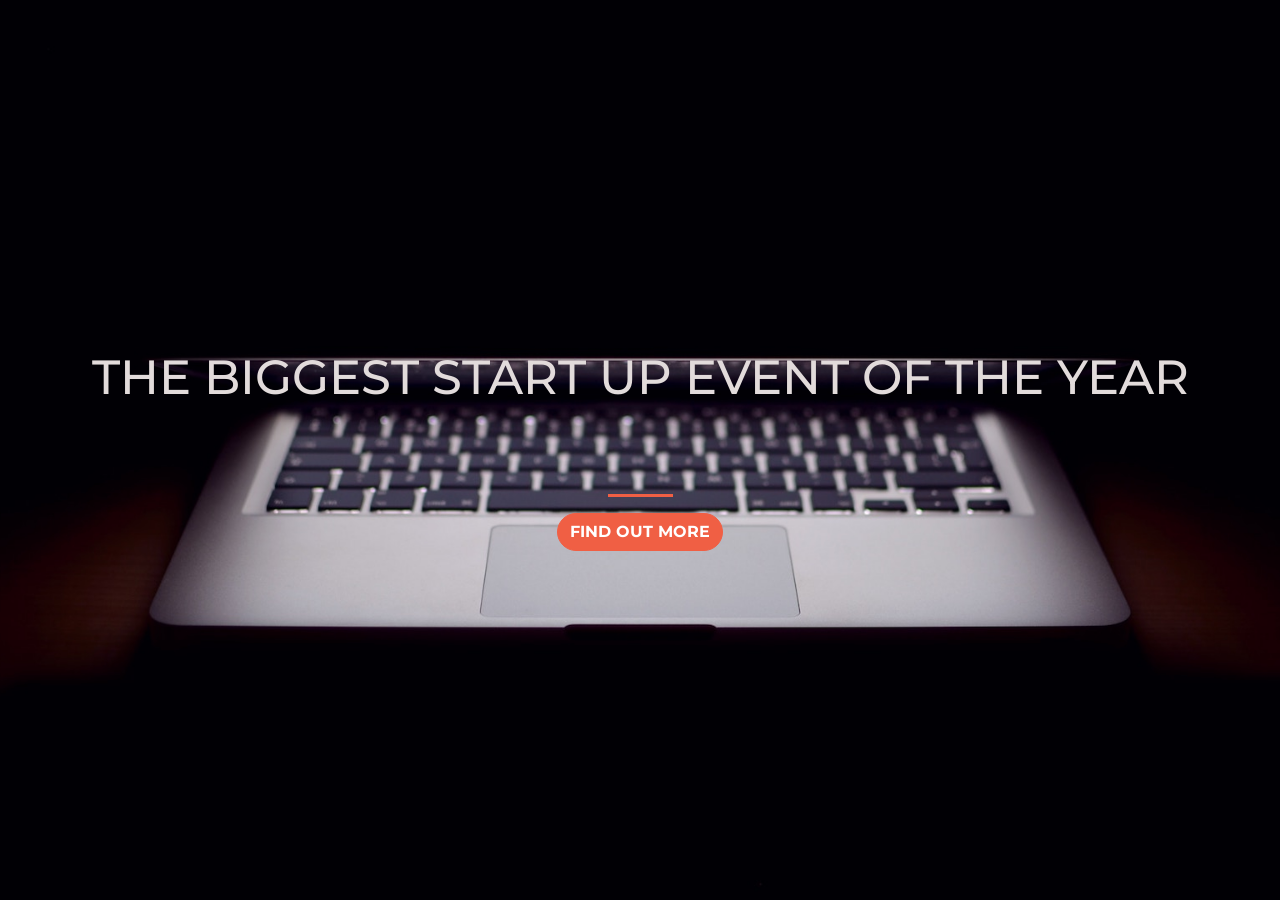
==== index.html @ d448997d "uploading website" ====
<!DOCTYPE html>
<html>
  <head>
    <title>Startup</title>
      <!-- Required meta tags -->
    <meta charset="utf-8">
    <meta name="viewport" content="width=device-width, initial-scale=1, shrink-to-fit=no">


    <!-- Google Fonts -->
    <link href="https://fonts.googleapis.com/css?family=Montserrat" rel="stylesheet">

    <!-- Bootstrap CSS from a CDN. This way you don't have to include the bootstrap file yourself -->
    <link rel="stylesheet" href="https://stackpath.bootstrapcdn.com/bootstrap/4.3.1/css/bootstrap.min.css" integrity="sha384-ggOyR0iXCbMQv3Xipma34MD+dH/1fQ784/j6cY/iJTQUOhcWr7x9JvoRxT2MZw1T" crossorigin="anonymous">
    
    <!-- Your own stylesheet -->
    <link rel="stylesheet" type="text/css" href="style.css">
  </head>
  <body>
    <div class="container d-flex align-items-center h-100">
      <div class="row">
        <header class="text-center col-12">
         <h1 class="text-uppercase"><stong>The biggest start up event of the year</stong></h1>
        </header>
        <section class="buffer col-12"></section>
        <section class="text-center col 12">
          <hr>
          <a href="https://mailchi.mp/3bb2e343280b/startup">

          <button class="btn btn-primary btn-xl">Find out more</button> 
        </a>
        </section>

     </div>
   </div>
  </body>
</html>
---- style.css ----
body,
html {
  width: 100%;
  height: 100%;
  font-family: 'Montserrat', sans-serif;
   background: url(header.jpg) no-repeat center center fixed; 
  -webkit-background-size: cover;
  -moz-background-size: cover;
  -o-background-size: cover;
  background-size: cover;

}

img {
  size: background;
}

h1 {
  font-size: 3rem;
  color: #e2dbdb;
  }

hr {
  border-color: #F05F44;
  border-width: 3px;
  max-width: 65px;

}  

.buffer{
  height: 4rem;
}

.btn {
  font-weight: 700;
  border-radius: 300px;
  text-transform: uppercase;

}

.btn-primary {
  background-color: #F05F44;
  border-color: #F05F44 ;
}

.btn-primary: hover {
  background-color: #ee4b08;
  border-color: #ee4b08;
  border-width: 4px;
}


.btn-xl {
    padding: 1rem 2 rem;


 }
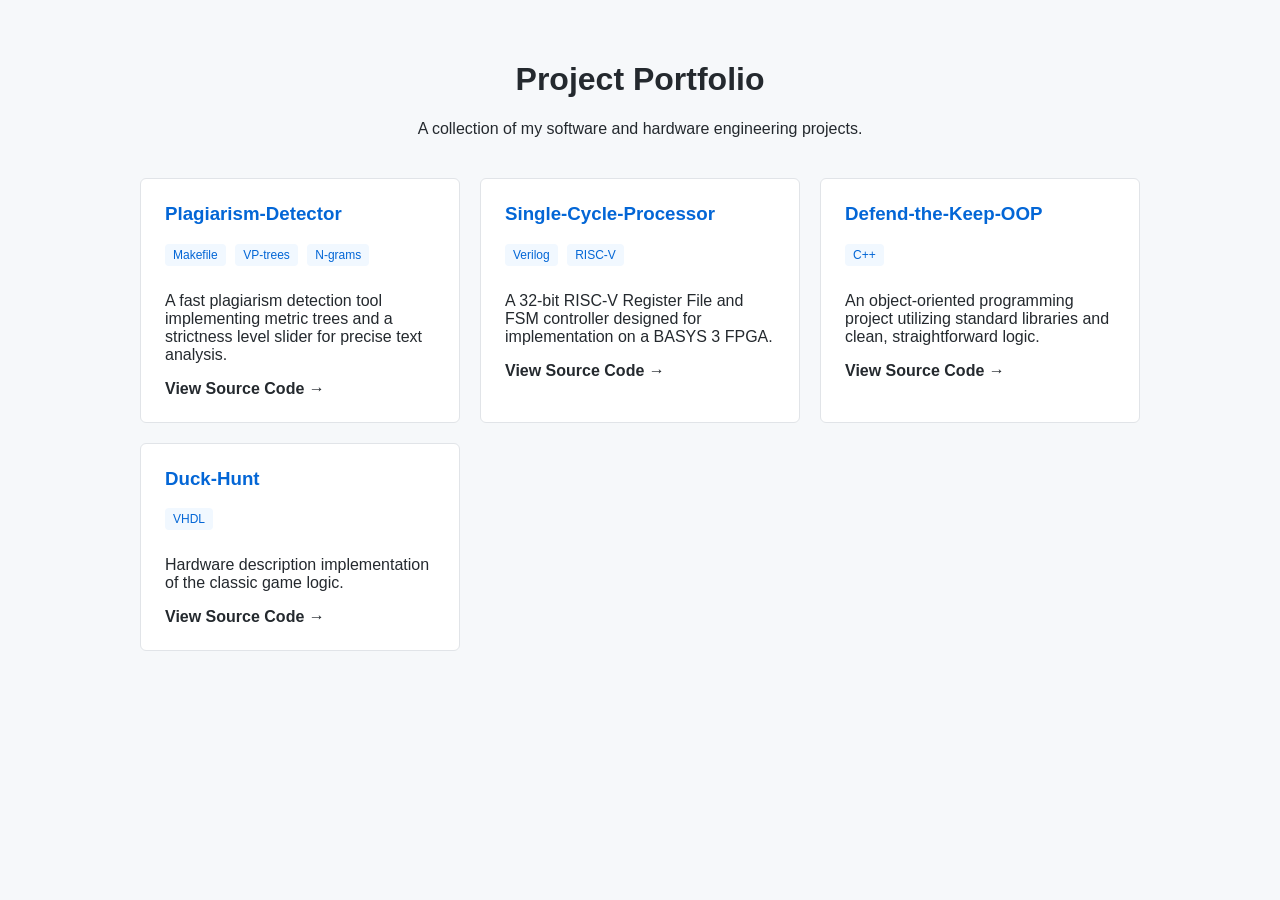
==== commit 63a55670: "Create index.html for project portfolio Initial commit of portfolio webpage showcasing projects." ====
--- a/index.html
+++ b/index.html
@@ -1,37 +1,101 @@
 <!DOCTYPE html>
-<html>
-  <head>
-    <title>Startup</title>
-      <!-- Required meta tags -->
-    <meta charset="utf-8">
-    <meta name="viewport" content="width=device-width, initial-scale=1, shrink-to-fit=no">
+<html lang="en">
+<head>
+<meta charset="UTF-8">
+<meta name="viewport" content="width=device-width, initial-scale=1.0">
+<title>Miqdad | Portfolio</title>
+<style>
+  body { 
+    font-family: Arial, sans-serif; 
+    margin: 0; 
+    padding: 40px; 
+    background-color: #f6f8fa; 
+    color: #24292e;
+  }
+  .header {
+    margin-bottom: 40px;
+    text-align: center;
+  }
+  .grid { 
+    display: grid; 
+    grid-template-columns: repeat(auto-fit, minmax(300px, 1fr)); 
+    gap: 20px; 
+    max-width: 1000px;
+    margin: 0 auto;
+  }
+  .card { 
+    background: white; 
+    padding: 24px; 
+    border-radius: 6px; 
+    border: 1px solid #e1e4e8;
+  }
+  .card h3 { 
+    margin-top: 0; 
+    color: #0366d6;
+  }
+  .tech-tag {
+    display: inline-block;
+    padding: 4px 8px;
+    background-color: #f1f8ff;
+    color: #0366d6;
+    border-radius: 4px;
+    font-size: 12px;
+    margin-right: 5px;
+    margin-bottom: 10px;
+  }
+  a { 
+    text-decoration: none; 
+    color: #24292e; 
+    font-weight: bold; 
+    display: block;
+    margin-top: 15px;
+  }
+  a:hover {
+    color: #0366d6;
+  }
+</style>
+</head>
+<body>
 
+  <div class="header">
+    <h1>Project Portfolio</h1>
+    <p>A collection of my software and hardware engineering projects.</p>
+  </div>
 
-    <!-- Google Fonts -->
-    <link href="https://fonts.googleapis.com/css?family=Montserrat" rel="stylesheet">
+  <div class="grid">
+    
+    <div class="card">
+      <h3>Plagiarism-Detector</h3>
+      <span class="tech-tag">Makefile</span>
+      <span class="tech-tag">VP-trees</span>
+      <span class="tech-tag">N-grams</span>
+      <p>A fast plagiarism detection tool implementing metric trees and a strictness level slider for precise text analysis.</p>
+      <a href="https://github.com/yourusername/Plagiarism-Detector">View Source Code &rarr;</a>
+    </div>
 
-    <!-- Bootstrap CSS from a CDN. This way you don't have to include the bootstrap file yourself -->
-    <link rel="stylesheet" href="https://stackpath.bootstrapcdn.com/bootstrap/4.3.1/css/bootstrap.min.css" integrity="sha384-ggOyR0iXCbMQv3Xipma34MD+dH/1fQ784/j6cY/iJTQUOhcWr7x9JvoRxT2MZw1T" crossorigin="anonymous">
-    
-    <!-- Your own stylesheet -->
-    <link rel="stylesheet" type="text/css" href="style.css">
-  </head>
-  <body>
-    <div class="container d-flex align-items-center h-100">
-      <div class="row">
-        <header class="text-center col-12">
-         <h1 class="text-uppercase"><stong>The biggest start up event of the year</stong></h1>
-        </header>
-        <section class="buffer col-12"></section>
-        <section class="text-center col 12">
-          <hr>
-          <a href="https://mailchi.mp/3bb2e343280b/startup">
+    <div class="card">
+      <h3>Single-Cycle-Processor</h3>
+      <span class="tech-tag">Verilog</span>
+      <span class="tech-tag">RISC-V</span>
+      <p>A 32-bit RISC-V Register File and FSM controller designed for implementation on a BASYS 3 FPGA.</p>
+      <a href="https://github.com/yourusername/Single-Cycle-Processor">View Source Code &rarr;</a>
+    </div>
 
-          <button class="btn btn-primary btn-xl">Find out more</button> 
-        </a>
-        </section>
+    <div class="card">
+      <h3>Defend-the-Keep-OOP</h3>
+      <span class="tech-tag">C++</span>
+      <p>An object-oriented programming project utilizing standard libraries and clean, straightforward logic.</p>
+      <a href="https://github.com/Khanx007/Defend-the-Keep-OOP">View Source Code &rarr;</a>
+    </div>
 
-     </div>
-   </div>
-  </body>
+    <div class="card">
+      <h3>Duck-Hunt</h3>
+      <span class="tech-tag">VHDL</span>
+      <p>Hardware description implementation of the classic game logic.</p>
+      <a href="https://github.com/yourusername/Duck-Hunt">View Source Code &rarr;</a>
+    </div>
+
+  </div>
+
+</body>
 </html>
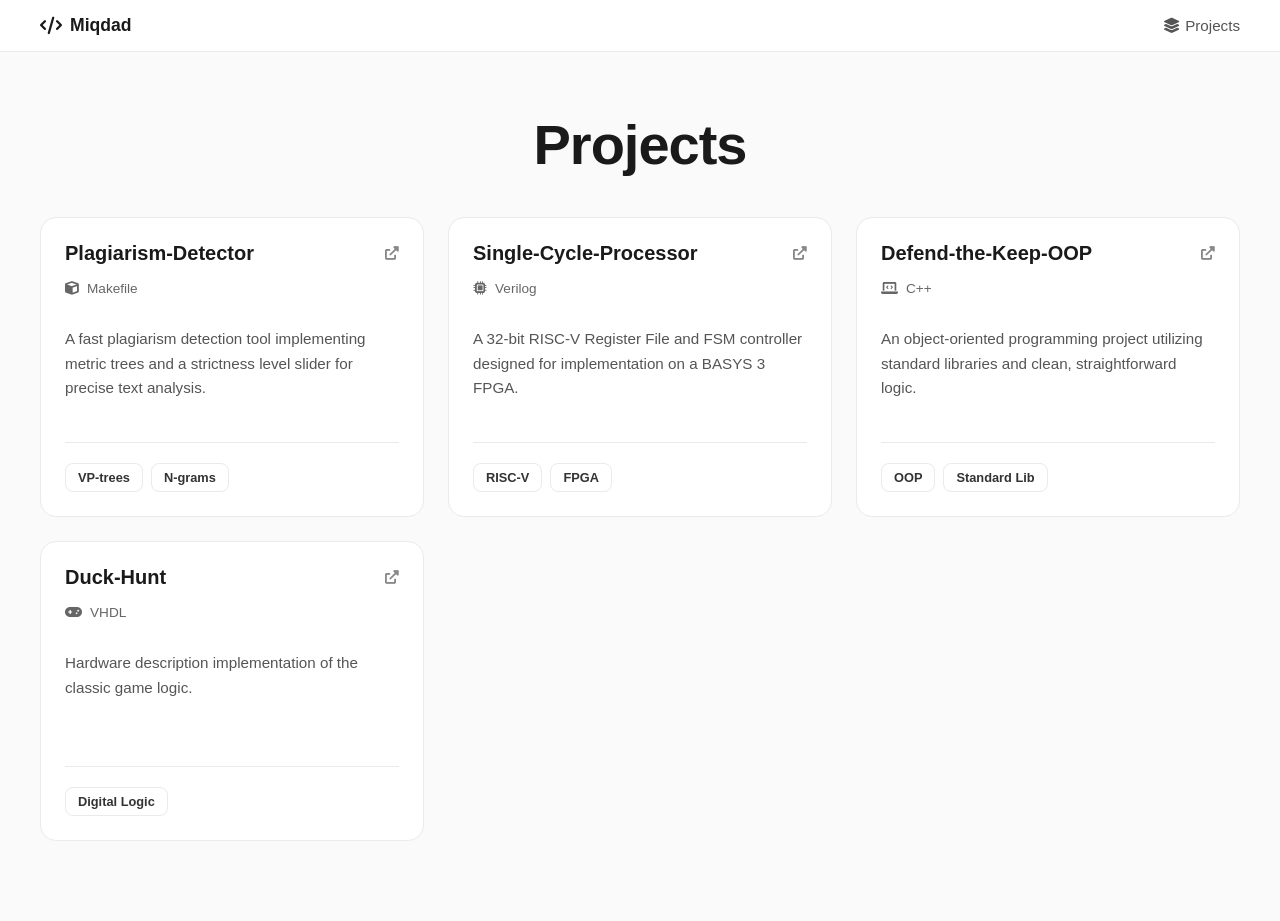
==== commit dc8aa62f: "Refactor index.html for improved layout and styling Updated the title and navigation structure, impr" ====
--- a/index.html
+++ b/index.html
@@ -3,97 +3,229 @@
 <head>
 <meta charset="UTF-8">
 <meta name="viewport" content="width=device-width, initial-scale=1.0">
-<title>Miqdad | Portfolio</title>
+<title>Miqdad | Projects</title>
+<link href="https://cdnjs.cloudflare.com/ajax/libs/font-awesome/6.0.0/css/all.min.css" rel="stylesheet">
 <style>
-  body { 
-    font-family: Arial, sans-serif; 
-    margin: 0; 
-    padding: 40px; 
-    background-color: #f6f8fa; 
-    color: #24292e;
-  }
-  .header {
-    margin-bottom: 40px;
+  body {
+    font-family: -apple-system, BlinkMacSystemFont, "Segoe UI", Roboto, Helvetica, Arial, sans-serif;
+    margin: 0;
+    padding: 0;
+    background-color: #fafafa;
+    color: #1a1a1a;
+  }
+
+  nav {
+    display: flex;
+    justify-content: space-between;
+    align-items: center;
+    padding: 15px 40px;
+    background-color: white;
+    border-bottom: 1px solid #eaeaea;
+    position: sticky;
+    top: 0;
+    z-index: 100;
+  }
+
+  .nav-brand {
+    font-weight: 700;
+    font-size: 1.1rem;
+    display: flex;
+    align-items: center;
+    gap: 8px;
+  }
+
+  .nav-links {
+    display: flex;
+    gap: 30px;
+  }
+
+  .nav-links span {
+    font-size: 0.95rem;
+    color: #555;
+    font-weight: 500;
+    display: flex;
+    align-items: center;
+    gap: 6px;
+    cursor: pointer;
+  }
+
+  .nav-links span:hover {
+    color: #000;
+  }
+
+  header {
     text-align: center;
-  }
-  .grid { 
-    display: grid; 
-    grid-template-columns: repeat(auto-fit, minmax(300px, 1fr)); 
-    gap: 20px; 
-    max-width: 1000px;
+    margin: 60px 0 40px 0;
+  }
+
+  h1 {
+    font-size: 3.5rem;
+    font-weight: 800;
+    margin: 0;
+    letter-spacing: -1px;
+  }
+
+  .grid-container {
+    display: grid;
+    grid-template-columns: repeat(auto-fit, minmax(320px, 1fr));
+    gap: 24px;
+    max-width: 1200px;
     margin: 0 auto;
-  }
-  .card { 
-    background: white; 
-    padding: 24px; 
-    border-radius: 6px; 
-    border: 1px solid #e1e4e8;
-  }
-  .card h3 { 
-    margin-top: 0; 
-    color: #0366d6;
-  }
-  .tech-tag {
-    display: inline-block;
-    padding: 4px 8px;
-    background-color: #f1f8ff;
-    color: #0366d6;
-    border-radius: 4px;
-    font-size: 12px;
-    margin-right: 5px;
-    margin-bottom: 10px;
-  }
-  a { 
-    text-decoration: none; 
-    color: #24292e; 
-    font-weight: bold; 
-    display: block;
-    margin-top: 15px;
-  }
-  a:hover {
-    color: #0366d6;
+    padding: 0 20px 80px 20px;
+    align-items: start;
+  }
+
+  .card {
+    background: white;
+    border: 1px solid #eaeaea;
+    border-radius: 16px;
+    padding: 24px;
+    text-decoration: none;
+    color: inherit;
+    display: flex;
+    flex-direction: column;
+    transition: all 0.3s cubic-bezier(0.25, 0.8, 0.25, 1);
+    position: relative;
+    min-height: 250px;
+  }
+
+  .card:hover {
+    transform: translateY(-10px) scale(1.02);
+    box-shadow: 0 20px 40px rgba(0,0,0,0.08);
+    border-color: transparent;
+    z-index: 10;
+  }
+
+  .card-title {
+    font-size: 1.25rem;
+    font-weight: 700;
+    margin: 0 0 16px 0;
+    display: flex;
+    align-items: center;
+    justify-content: space-between;
+  }
+
+  .card-title i {
+    font-size: 0.85rem;
+    color: #888;
+  }
+
+  .meta-info {
+    display: flex;
+    flex-direction: column;
+    gap: 8px;
+    margin-bottom: 16px;
+  }
+
+  .meta-item {
+    display: flex;
+    align-items: center;
+    gap: 8px;
+    font-size: 0.85rem;
+    color: #666;
+  }
+
+  .description {
+    font-size: 0.95rem;
+    line-height: 1.6;
+    color: #555;
+    margin-bottom: 24px;
+    flex-grow: 1;
+  }
+
+  .tech-stack {
+    display: flex;
+    flex-wrap: wrap;
+    gap: 8px;
+    border-top: 1px solid #eaeaea;
+    padding-top: 20px;
+  }
+
+  .tech-box {
+    border: 1px solid #eaeaea;
+    border-radius: 8px;
+    padding: 6px 12px;
+    font-size: 0.8rem;
+    font-weight: 600;
+    color: #333;
+    display: flex;
+    align-items: center;
+    justify-content: center;
+    background-color: #fff;
   }
 </style>
 </head>
 <body>
 
-  <div class="header">
-    <h1>Project Portfolio</h1>
-    <p>A collection of my software and hardware engineering projects.</p>
-  </div>
-
-  <div class="grid">
-    
-    <div class="card">
-      <h3>Plagiarism-Detector</h3>
-      <span class="tech-tag">Makefile</span>
-      <span class="tech-tag">VP-trees</span>
-      <span class="tech-tag">N-grams</span>
-      <p>A fast plagiarism detection tool implementing metric trees and a strictness level slider for precise text analysis.</p>
-      <a href="https://github.com/yourusername/Plagiarism-Detector">View Source Code &rarr;</a>
+  <nav>
+    <div class="nav-brand">
+      <i class="fas fa-code"></i> Miqdad
     </div>
-
-    <div class="card">
-      <h3>Single-Cycle-Processor</h3>
-      <span class="tech-tag">Verilog</span>
-      <span class="tech-tag">RISC-V</span>
-      <p>A 32-bit RISC-V Register File and FSM controller designed for implementation on a BASYS 3 FPGA.</p>
-      <a href="https://github.com/yourusername/Single-Cycle-Processor">View Source Code &rarr;</a>
+    <div class="nav-links">
+      <span><i class="fas fa-layer-group"></i> Projects</span>
     </div>
-
-    <div class="card">
-      <h3>Defend-the-Keep-OOP</h3>
-      <span class="tech-tag">C++</span>
-      <p>An object-oriented programming project utilizing standard libraries and clean, straightforward logic.</p>
-      <a href="https://github.com/Khanx007/Defend-the-Keep-OOP">View Source Code &rarr;</a>
-    </div>
-
-    <div class="card">
-      <h3>Duck-Hunt</h3>
-      <span class="tech-tag">VHDL</span>
-      <p>Hardware description implementation of the classic game logic.</p>
-      <a href="https://github.com/yourusername/Duck-Hunt">View Source Code &rarr;</a>
-    </div>
+  </nav>
+
+  <header>
+    <h1>Projects</h1>
+  </header>
+
+  <div class="grid-container">
+
+    <a href="https://github.com/miqdadhayati/Plagiarism-Detector" target="_blank" class="card">
+      <h3 class="card-title">
+        Plagiarism-Detector <i class="fas fa-external-link-alt"></i>
+      </h3>
+      <div class="meta-info">
+        <div class="meta-item"><i class="fas fa-cube"></i> Makefile</div>
+      </div>
+      <p class="description">A fast plagiarism detection tool implementing metric trees and a strictness level slider for precise text analysis.</p>
+      <div class="tech-stack">
+        <div class="tech-box">VP-trees</div>
+        <div class="tech-box">N-grams</div>
+      </div>
+    </a>
+
+    <a href="https://github.com/miqdadhayati/Single-Cycle-Processor" target="_blank" class="card">
+      <h3 class="card-title">
+        Single-Cycle-Processor <i class="fas fa-external-link-alt"></i>
+      </h3>
+      <div class="meta-info">
+        <div class="meta-item"><i class="fas fa-microchip"></i> Verilog</div>
+      </div>
+      <p class="description">A 32-bit RISC-V Register File and FSM controller designed for implementation on a BASYS 3 FPGA.</p>
+      <div class="tech-stack">
+        <div class="tech-box">RISC-V</div>
+        <div class="tech-box">FPGA</div>
+      </div>
+    </a>
+
+    <a href="https://github.com/Khanx007/Defend-the-Keep-OOP" target="_blank" class="card">
+      <h3 class="card-title">
+        Defend-the-Keep-OOP <i class="fas fa-external-link-alt"></i>
+      </h3>
+      <div class="meta-info">
+        <div class="meta-item"><i class="fas fa-laptop-code"></i> C++</div>
+      </div>
+      <p class="description">An object-oriented programming project utilizing standard libraries and clean, straightforward logic.</p>
+      <div class="tech-stack">
+        <div class="tech-box">OOP</div>
+        <div class="tech-box">Standard Lib</div>
+      </div>
+    </a>
+
+    <a href="https://github.com/miqdadhayati/Duck-Hunt" target="_blank" class="card">
+      <h3 class="card-title">
+        Duck-Hunt <i class="fas fa-external-link-alt"></i>
+      </h3>
+      <div class="meta-info">
+        <div class="meta-item"><i class="fas fa-gamepad"></i> VHDL</div>
+      </div>
+      <p class="description">Hardware description implementation of the classic game logic.</p>
+      <div class="tech-stack">
+        <div class="tech-box">Digital Logic</div>
+      </div>
+    </a>
 
   </div>
 
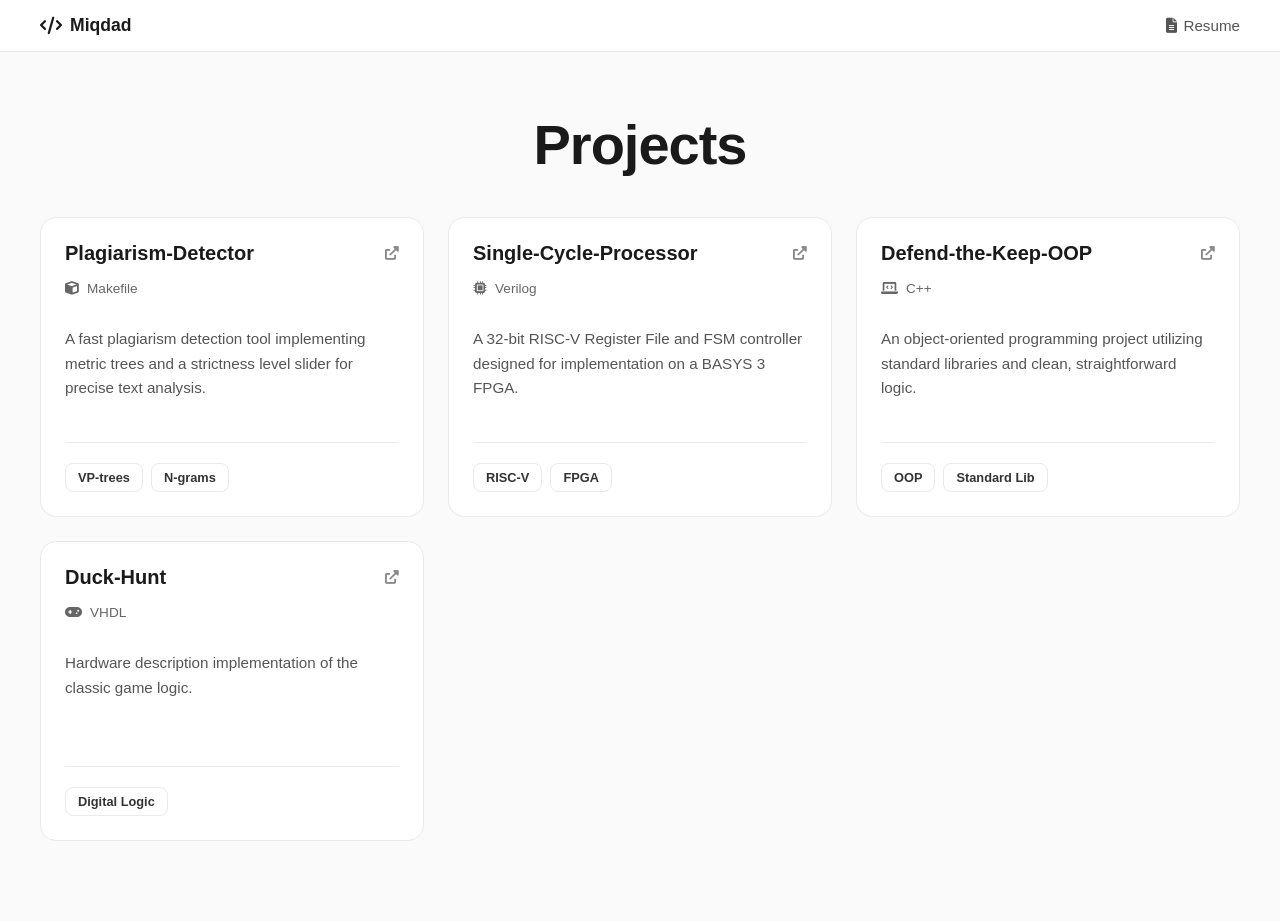
==== commit f87b916d: "Change nav-links from span to anchor elements" ====
--- a/index.html
+++ b/index.html
@@ -39,17 +39,19 @@
     gap: 30px;
   }
 
-  .nav-links span {
+  .nav-links a {
     font-size: 0.95rem;
     color: #555;
     font-weight: 500;
     display: flex;
     align-items: center;
     gap: 6px;
+    text-decoration: none;
     cursor: pointer;
-  }
-
-  .nav-links span:hover {
+    transition: color 0.2s ease;
+  }
+
+  .nav-links a:hover {
     color: #000;
   }
 
@@ -162,7 +164,7 @@
       <i class="fas fa-code"></i> Miqdad
     </div>
     <div class="nav-links">
-      <span><i class="fas fa-layer-group"></i> Projects</span>
+      <a href="resume.pdf" target="_blank"><i class="fas fa-file-alt"></i> Resume</a>
     </div>
   </nav>
 
